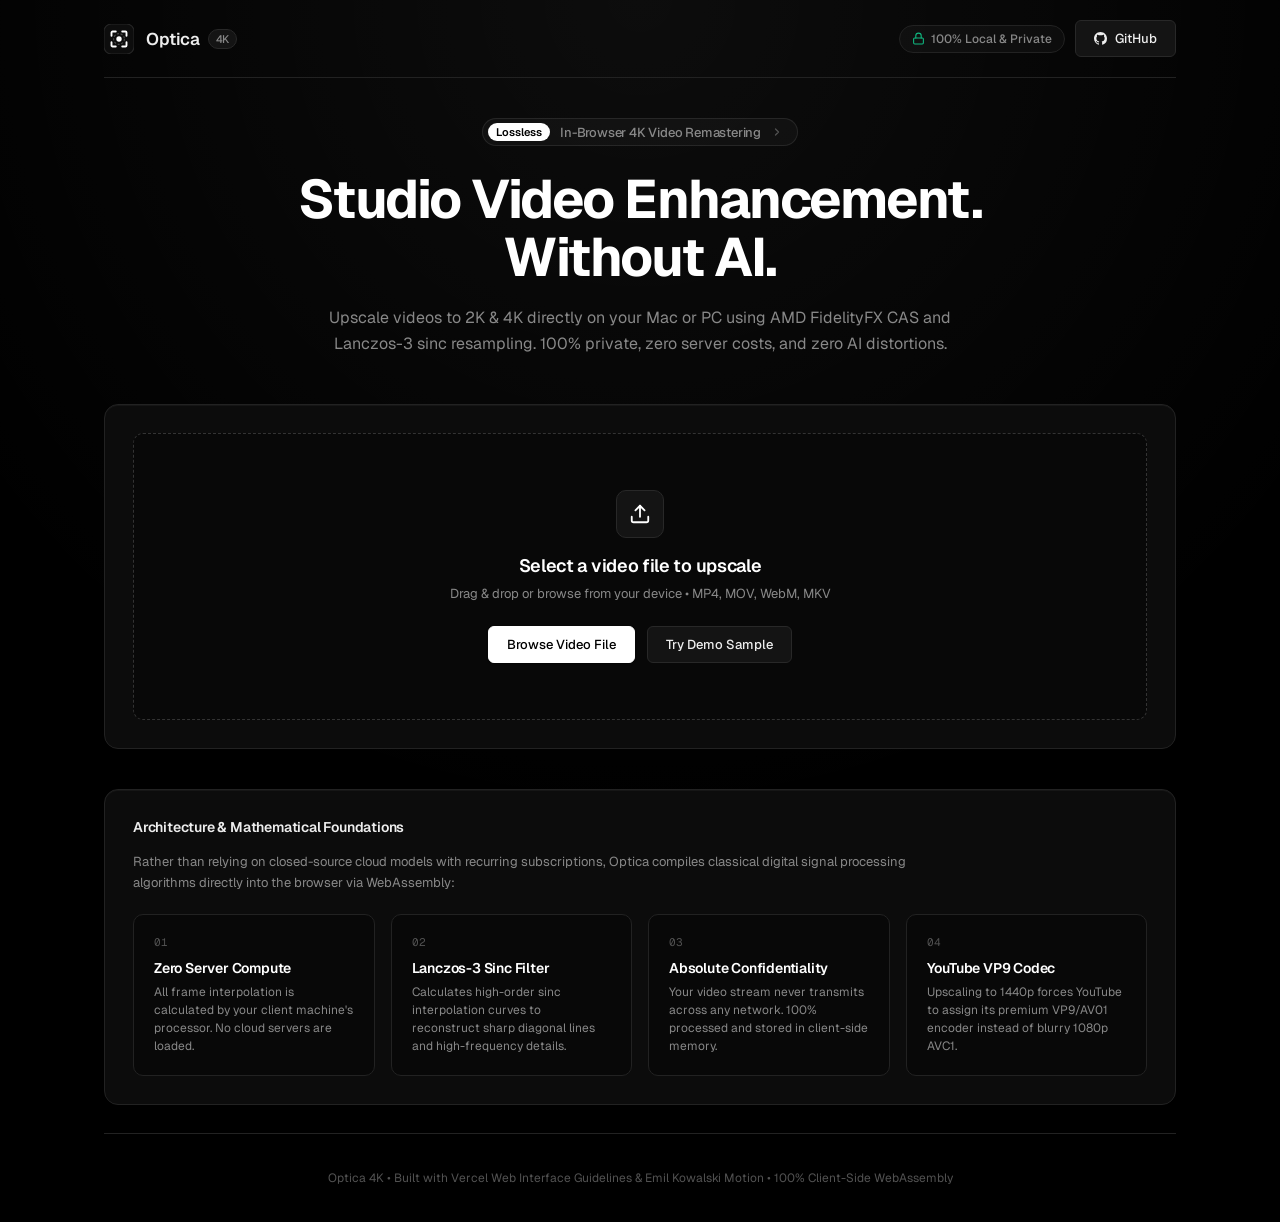
==== client-side/index.html @ c3580dc3 "Initial commit: Optica 4K - In-browser mathematical video enhancer and upscaler" ====
<!DOCTYPE html>
<html lang="en">
<head>
  <meta charset="UTF-8">
  <meta name="viewport" content="width=device-width, initial-scale=1.0">
  <meta name="theme-color" content="#000000">
  <meta name="color-scheme" content="dark">
  <title>Optica 4K — In-Browser Mathematical Video Upscaler</title>
  
  <!-- Cross-Origin Isolation Service Worker for SharedArrayBuffer -->
  <script src="coi-serviceworker.js"></script>

  <!-- Vercel Geist Font -->
  <link rel="preconnect" href="https://fonts.googleapis.com">
  <link rel="preconnect" href="https://fonts.gstatic.com" crossorigin>
  <link href="https://fonts.googleapis.com/css2?family=Geist:wght@300;400;500;600;700;800&family=Geist+Mono:wght@400;500;600&display=swap" rel="stylesheet">
  
  <link rel="stylesheet" href="style.css">

  <!-- Local Same-Origin WebAssembly Scripts -->
  <script src="ffmpeg.js"></script>
  <script src="ffmpeg-util.js"></script>
</head>
<body>

  <div class="app-shell">

    <!-- Top Navigation Bar -->
    <header class="top-nav">
      <div class="brand-group">
        <div class="brand-icon-wrap" aria-hidden="true">
          <svg width="30" height="30" viewBox="0 0 28 28" fill="none" xmlns="http://www.w3.org/2000/svg" class="brand-svg">
            <rect width="28" height="28" rx="7" fill="#0D0D0D" stroke="#262626" stroke-width="1"/>
            <!-- 4 Corner Resolution Framing Brackets -->
            <path d="M7 11V8C7 7.44772 7.44772 7 8 7H11" stroke="#FFFFFF" stroke-width="1.75" stroke-linecap="round"/>
            <path d="M17 7H20C20.5523 7 21 7.44772 21 8V11" stroke="#FFFFFF" stroke-width="1.75" stroke-linecap="round"/>
            <path d="M21 17V20C21 20.5523 20.5523 21 20 21H17" stroke="#FFFFFF" stroke-width="1.75" stroke-linecap="round"/>
            <path d="M11 21H8C7.44772 21 7 20.5523 7 20V17" stroke="#FFFFFF" stroke-width="1.75" stroke-linecap="round"/>
            <!-- Optical Iris Ring & Central Focus Core -->
            <circle cx="14" cy="14" r="5" stroke="#FFFFFF" stroke-opacity="0.25" stroke-width="1" stroke-dasharray="2 1.5"/>
            <circle cx="14" cy="14" r="2.5" fill="#FFFFFF"/>
          </svg>
        </div>
        <div class="brand-name">
          <span>Optica</span>
          <span class="badge-pill">4K</span>
        </div>
      </div>

      <div class="nav-links">
        <div class="nav-privacy-pill" title="All processing occurs locally in your browser memory">
          <svg width="13" height="13" viewBox="0 0 24 24" fill="none" stroke="currentColor" stroke-width="2" stroke-linecap="round" stroke-linejoin="round" aria-hidden="true">
            <rect x="3" y="11" width="18" height="11" rx="2" ry="2"></rect>
            <path d="M7 11V7a5 5 0 0 1 10 0v4"></path>
          </svg>
          <span>100% Local &amp; Private</span>
        </div>
        <a href="https://github.com/iamrutvikbarot/optica-4k" target="_blank" rel="noopener noreferrer" class="v-btn v-btn-secondary nav-action-btn" aria-label="View source on GitHub">
          <svg width="13" height="13" viewBox="0 0 24 24" fill="currentColor" aria-hidden="true">
            <path d="M12 0C5.37 0 0 5.37 0 12c0 5.31 3.435 9.795 8.205 11.385.6.105.825-.255.825-.57 0-.285-.015-1.23-.015-2.235-3.015.555-3.795-.735-4.035-1.41-.135-.345-.72-1.41-1.23-1.695-.42-.225-1.02-.78-.015-.795.945-.015 1.62.87 1.845 1.23 1.08 1.815 2.805 1.305 3.495.99.105-.78.42-1.305.765-1.605-2.67-.3-5.46-1.335-5.46-5.925 0-1.305.465-2.385 1.23-3.225-.12-.3-.54-1.53.12-3.18 0 0 1.005-.315 3.3 1.23.96-.27 1.98-.405 3-.405s2.04.135 3 .405c2.295-1.56 3.3-1.23 3.3-1.23.66 1.65.24 2.88.12 3.18.765.84 1.23 1.905 1.23 3.225 0 4.605-2.805 5.625-5.475 5.925.435.375.81 1.095.81 2.22 0 1.605-.015 2.895-.015 3.3 0 .315.225.69.825.57A12.02 12.02 0 0024 12c0-6.63-5.37-12-12-12z"/>
          </svg>
          <span>GitHub</span>
        </a>
      </div>
    </header>

    <!-- Main Content -->
    <main>

      <!-- Hero Section -->
      <section class="hero-section">
        <div class="hero-announcement" role="presentation">
          <span class="announcement-tag">Lossless</span>
          <span class="announcement-text">In-Browser 4K Video Remastering</span>
          <svg class="announcement-arrow" width="12" height="12" viewBox="0 0 24 24" fill="none" stroke="currentColor" stroke-width="2.5" stroke-linecap="round" stroke-linejoin="round" aria-hidden="true">
            <polyline points="9 18 15 12 9 6"></polyline>
          </svg>
        </div>
        <h1 class="hero-title">Studio Video Enhancement.<br>Without&nbsp;AI.</h1>
        <p class="hero-description">
          Upscale videos to 2K & 4K directly on your Mac or PC using AMD FidelityFX CAS and Lanczos-3 sinc resampling. 100% private, zero server costs, and zero AI distortions.
        </p>
      </section>

      <!-- STEP 1: Upload Card -->
      <section id="uploadSection" class="v-card" aria-label="Upload Video">
        <div class="dropzone-box" id="dropZone" tabindex="0" role="button" aria-label="Drop video file here or click to browse">
          <input type="file" id="videoFileInput" accept="video/mp4,video/quicktime,video/x-matroska,video/webm" hidden>
          
          <div class="dropzone-icon" aria-hidden="true">
            <svg width="22" height="22" viewBox="0 0 24 24" fill="none" stroke="currentColor" stroke-width="2" stroke-linecap="round" stroke-linejoin="round">
              <path d="M21 15v4a2 2 0 0 1-2 2H5a2 2 0 0 1-2-2v-4"></path>
              <polyline points="17 8 12 3 7 8"></polyline>
              <line x1="12" y1="3" x2="12" y2="15"></line>
            </svg>
          </div>

          <h2 class="dropzone-heading">Select a video file to upscale</h2>
          <p class="dropzone-sub">Drag & drop or browse from your device • MP4, MOV, WebM, MKV</p>

          <div class="dropzone-cta-row">
            <button class="v-btn v-btn-primary" id="selectFileBtn" type="button">
              Browse Video File
            </button>
            <button class="v-btn v-btn-secondary" id="demoSampleBtn" type="button">
              Try Demo Sample
            </button>
          </div>
        </div>
      </section>

      <!-- STEP 2: Configure & Preview Section -->
      <section id="configSection" class="v-card hidden" aria-label="Video Configuration">
        <div class="studio-grid">

          <!-- Left: Source Preview -->
          <div>
            <div class="panel-header">
              <span>Source Preview</span>
              <button class="v-btn v-btn-secondary" id="changeVideoBtn" type="button" style="font-size: 11px; padding: 4px 10px;">
                Change File
              </button>
            </div>

            <div class="video-view-wrap">
              <video id="inputVideoPlayer" controls playsinline></video>
            </div>

            <div class="metadata-pills">
              <div class="meta-chip">
                <span class="meta-key">Resolution</span>
                <span class="meta-val" id="specRes">--</span>
              </div>
              <div class="meta-chip">
                <span class="meta-key">Duration</span>
                <span class="meta-val" id="specDuration">--</span>
              </div>
              <div class="meta-chip">
                <span class="meta-key">File Size</span>
                <span class="meta-val" id="specSize">--</span>
              </div>
              <div class="meta-chip">
                <span class="meta-key">Compute Target</span>
                <span class="meta-val" style="color: var(--accent-emerald);">Local Device</span>
              </div>
            </div>
          </div>

          <!-- Right: Studio Controls -->
          <div>
            <div class="panel-header">
              <span>Enhancement Parameters</span>
            </div>

            <!-- Target Resolution -->
            <div class="option-group">
              <span class="section-label">Target Resolution</span>
              <div class="segmented-res-grid" role="radiogroup" aria-label="Target Resolution Options">
                <label class="res-pill active" data-res="2k">
                  <input type="radio" name="resMode" value="2k" checked>
                  <span class="res-tag-rec">Recommended</span>
                  <div class="res-head">2K QHD</div>
                  <div class="res-dims">2560 × 1440</div>
                </label>

                <label class="res-pill" data-res="4k">
                  <input type="radio" name="resMode" value="4k">
                  <div class="res-head">4K UHD</div>
                  <div class="res-dims">3840 × 2160</div>
                </label>

                <label class="res-pill" data-res="1080p">
                  <input type="radio" name="resMode" value="1080p">
                  <div class="res-head">1080p FHD</div>
                  <div class="res-dims">1920 × 1080</div>
                </label>

                <label class="res-pill" data-res="2x">
                  <input type="radio" name="resMode" value="2x">
                  <div class="res-head">2× Proportional</div>
                  <div class="res-dims">Double Native</div>
                </label>
              </div>
            </div>

            <!-- Preset Selection -->
            <div class="option-group">
              <span class="section-label">Algorithm Preset</span>
              <div class="preset-list" role="radiogroup" aria-label="Algorithm Presets">
                <label class="preset-pill active" data-preset="cinematic">
                  <input type="radio" name="preset" value="cinematic" checked>
                  <div class="preset-title-row">
                    <span>Cinematic Remaster</span>
                    <span class="badge-pill">Balanced</span>
                  </div>
                  <p class="preset-summary">Lanczos-3 windowed sinc filter with adaptive sharpening and dynamic range leveling.</p>
                </label>

                <label class="preset-pill" data-preset="ultra_sharp">
                  <input type="radio" name="preset" value="ultra_sharp">
                  <div class="preset-title-row">
                    <span>Ultra-Sharp Contour</span>
                    <span class="badge-pill">Gaming / Anime</span>
                  </div>
                  <p class="preset-summary">Enhanced unsharp masking for crisp text, UI elements, vector art, and game recordings.</p>
                </label>

                <label class="preset-pill" data-preset="vivid_hdr">
                  <input type="radio" name="preset" value="vivid_hdr">
                  <div class="preset-title-row">
                    <span>Vivid Dynamic Range</span>
                    <span class="badge-pill">Vibrant</span>
                  </div>
                  <p class="preset-summary">Micro-contrast tone expansion with gentle color vibrance boost.</p>
                </label>
              </div>
            </div>

            <!-- Start Button -->
            <button class="v-btn v-btn-primary full-width v-btn-large" id="startProcessBtn" type="button">
              Enhance Video (Run on Device)
            </button>
          </div>

        </div>
      </section>

      <!-- STEP 3: Live Progress View -->
      <section id="progressSection" class="v-card hidden" aria-label="Enhancement Progress">
        <div class="progress-box">
          <div class="pulse-spinner" aria-hidden="true"></div>
          
          <h2 class="progress-header-title">Rendering in Browser…</h2>
          <p class="progress-header-sub" id="statusMessage">Your CPU is executing the mathematical sinc filters locally</p>

          <div class="progress-track" role="progressbar" aria-valuemin="0" aria-valuemax="100" aria-valuenow="0" id="progressTrack">
            <div class="progress-fill" id="progressBarFill" style="width: 0%"></div>
          </div>

          <div class="progress-nums-row">
            <span class="progress-val-huge" id="progressPct">0%</span>
            <span id="progressEta" style="align-self: flex-end;">Processing frames…</span>
          </div>

          <div class="live-stats-strip">
            <div class="stat-item">
              <span class="stat-item-lbl">Execution Mode</span>
              <span class="stat-item-val">WebAssembly</span>
            </div>
            <div class="stat-item">
              <span class="stat-item-lbl">Data Privacy</span>
              <span class="stat-item-val" style="color: var(--accent-emerald);">100% Local</span>
            </div>
            <div class="stat-item">
              <span class="stat-item-lbl">Server Cloud Cost</span>
              <span class="stat-item-val">$0.00</span>
            </div>
            <div class="stat-item">
              <span class="stat-item-lbl">Network Bandwidth</span>
              <span class="stat-item-val">0 KB</span>
            </div>
          </div>
        </div>
      </section>

      <!-- STEP 4: Results & Split Comparison -->
      <section id="resultsSection" class="v-card hidden" aria-label="Upscaling Results">
        <div class="results-head-bar">
          <div class="success-chip">
            <svg width="18" height="18" viewBox="0 0 24 24" fill="none" stroke="currentColor" stroke-width="2.5" aria-hidden="true"><polyline points="20 6 9 17 4 12"></polyline></svg>
            Enhancement Completed
          </div>

          <div style="display: flex; gap: 10px;">
            <a id="downloadVideoBtn" class="v-btn v-btn-primary" href="#" download="enhanced_video.mp4">
              Download Enhanced Video
            </a>
            <button id="restartBtn" class="v-btn v-btn-secondary" type="button">
              Enhance Another
            </button>
          </div>
        </div>

        <!-- Before / After Interactive Split-Screen Slider -->
        <div class="comparison-stage" id="comparisonContainer" tabindex="0" role="slider" aria-label="Before and after comparison slider" aria-valuemin="0" aria-valuemax="100" aria-valuenow="50">
          <div class="video-layer enhanced-layer">
            <video id="enhancedVideoPlayer" playsinline loop></video>
            <div class="layer-tag right">Enhanced (2K / 4K)</div>
          </div>
          <div class="video-layer original-layer" id="originalLayer">
            <video id="comparisonOriginalVideo" playsinline loop muted></video>
            <div class="layer-tag left">Original Source</div>
          </div>
          <div class="slider-divider" id="sliderHandle">
            <div class="slider-thumb" aria-hidden="true">
              <svg width="14" height="14" viewBox="0 0 24 24" fill="none" stroke="currentColor" stroke-width="2.5">
                <polyline points="15 18 9 12 15 6"></polyline>
              </svg>
              <svg width="14" height="14" viewBox="0 0 24 24" fill="none" stroke="currentColor" stroke-width="2.5">
                <polyline points="9 18 15 12 9 6"></polyline>
              </svg>
            </div>
          </div>
        </div>

        <div class="media-control-dock">
          <button class="ctrl-btn" id="syncPlayBtn" type="button" aria-label="Play or pause comparison videos">
            <svg width="18" height="18" viewBox="0 0 24 24" fill="currentColor" aria-hidden="true"><polygon points="5 3 19 12 5 21 5 3"></polygon></svg>
          </button>
          <input type="range" id="syncTimeline" class="timeline-slider" min="0" max="100" step="0.1" value="0" aria-label="Timeline position">
          <span class="time-counter" id="syncTimeDisplay">0:00 / 0:00</span>
        </div>

        <p style="font-size: 12px; color: var(--text-tertiary); text-align: center;">
          Drag the center divider or use Left/Right arrow keys to inspect the sharpness and edge definition.
        </p>
      </section>

      <!-- Technology Transparency Grid -->
      <section class="v-card" style="margin-top: 40px;" aria-label="Architecture Explanation">
        <div class="panel-header">
          <span>Architecture & Mathematical Foundations</span>
        </div>
        <p style="font-size: 13px; color: var(--text-secondary); line-height: 1.6; max-width: 800px; margin-bottom: 20px;">
          Rather than relying on closed-source cloud models with recurring subscriptions, Optica compiles classical digital signal processing algorithms directly into the browser via WebAssembly:
        </p>

        <div class="features-grid">
          <div class="feature-tile">
            <div class="tile-num">01</div>
            <div class="tile-title">Zero Server Compute</div>
            <p class="tile-desc">All frame interpolation is calculated by your client machine's processor. No cloud servers are loaded.</p>
          </div>
          <div class="feature-tile">
            <div class="tile-num">02</div>
            <div class="tile-title">Lanczos-3 Sinc Filter</div>
            <p class="tile-desc">Calculates high-order sinc interpolation curves to reconstruct sharp diagonal lines and high-frequency details.</p>
          </div>
          <div class="feature-tile">
            <div class="tile-num">03</div>
            <div class="tile-title">Absolute Confidentiality</div>
            <p class="tile-desc">Your video stream never transmits across any network. 100% processed and stored in client-side memory.</p>
          </div>
          <div class="feature-tile">
            <div class="tile-num">04</div>
            <div class="tile-title">YouTube VP9 Codec</div>
            <p class="tile-desc">Upscaling to 1440p forces YouTube to assign its premium VP9/AV01 encoder instead of blurry 1080p AVC1.</p>
          </div>
        </div>
      </section>

    </main>

    <!-- Footer -->
    <footer class="app-footer">
      Optica 4K • Built with Vercel Web Interface Guidelines & Emil Kowalski Motion • 100% Client-Side WebAssembly
    </footer>

  </div>

  <script src="app.js"></script>
</body>
</html>
---- client-side/style.css ----
:root {
  --bg: #000000;
  --bg-subtle: #0a0a0a;
  --card-bg: #0c0c0c;
  --card-border: #222222;
  --card-border-hover: #3a3a3a;
  --card-border-active: #ffffff;

  --text-primary: #ededed;
  --text-secondary: #888888;
  --text-tertiary: #525252;

  --btn-primary-bg: #ffffff;
  --btn-primary-text: #000000;
  --btn-primary-hover: #e5e5e5;

  --btn-secondary-bg: #141414;
  --btn-secondary-border: #282828;
  --btn-secondary-text: #ededed;
  --btn-secondary-hover: #202020;

  --accent-cyan: #00e5ff;
  --accent-emerald: #10b981;
  --accent-danger: #ef4444;

  --font-sans: 'Geist', -apple-system, BlinkMacSystemFont, 'Segoe UI', Roboto, sans-serif;
  --font-mono: 'Geist Mono', ui-monospace, SFMono-Regular, Menlo, Monaco, Consolas, monospace;

  /* Emil Kowalski Animation Easing Curves */
  --ease-out: cubic-bezier(0.23, 1, 0.32, 1);
  --ease-in-out: cubic-bezier(0.77, 0, 0.175, 1);
  --ease-spring: cubic-bezier(0.175, 0.885, 0.32, 1.15);
  --ease-interactive: cubic-bezier(0.16, 1, 0.3, 1);

  --radius-sm: 6px;
  --radius-md: 10px;
  --radius-lg: 14px;
}

html {
  color-scheme: dark;
  background-color: var(--bg);
  color: var(--text-primary);
  font-family: var(--font-sans);
  -webkit-font-smoothing: antialiased;
  -moz-osx-font-smoothing: grayscale;
  touch-action: manipulation;
  overflow-x: hidden;
}

@media (pointer: fine) {
  html {
    overscroll-behavior: none;
  }
}

* {
  box-sizing: border-box;
  margin: 0;
  padding: 0;
}

body {
  min-height: 100vh;
  display: flex;
  flex-direction: column;
  background-color: var(--bg);
  background-image: radial-gradient(circle at 50% 0%, rgba(255, 255, 255, 0.05) 0%, transparent 60%);
  padding: 0;
  margin: 0;
}

/* Accessibility & Focus States */
:focus-visible {
  outline: 2px solid rgba(255, 255, 255, 0.85);
  outline-offset: 2px;
}

.sr-only {
  position: absolute;
  width: 1px;
  height: 1px;
  padding: 0;
  margin: -1px;
  overflow: hidden;
  clip: rect(0, 0, 0, 0);
  white-space: nowrap;
  border: 0;
}

.app-shell {
  max-width: 1120px;
  margin: 0 auto;
  width: 100%;
  padding: 0 24px;
  display: flex;
  flex-direction: column;
  flex: 1;
}

/* Top Navigation Bar */
.top-nav {
  display: flex;
  justify-content: space-between;
  align-items: center;
  padding: 20px 0;
  border-bottom: 1px solid var(--card-border);
  margin-bottom: 40px;
  animation: fadeIn 300ms var(--ease-out) both;
}

.brand-group {
  display: flex;
  align-items: center;
  gap: 12px;
  text-decoration: none;
  color: var(--text-primary);
}

.brand-icon-wrap {
  display: flex;
  align-items: center;
  justify-content: center;
  transition: transform 200ms var(--ease-spring);
}
.brand-group:hover .brand-icon-wrap {
  transform: scale(1.08);
}
.brand-group:active .brand-icon-wrap {
  transform: scale(0.96);
}

.brand-svg {
  display: block;
}

.brand-name {
  font-size: 17px;
  font-weight: 600;
  letter-spacing: -0.4px;
  display: flex;
  align-items: center;
  gap: 8px;
}

.badge-pill {
  font-size: 11px;
  font-weight: 500;
  padding: 2px 7px;
  border-radius: 9999px;
  background: #141414;
  border: 1px solid #282828;
  color: var(--text-secondary);
  transition: border-color 160ms ease, background 160ms ease;
}

.badge-pill.status-live {
  display: inline-flex;
  align-items: center;
  gap: 6px;
  color: var(--text-primary);
  border-color: #2f2f2f;
  background: #0f0f0f;
}

.status-dot {
  width: 6px;
  height: 6px;
  border-radius: 50%;
  background: var(--accent-emerald);
  box-shadow: 0 0 6px rgba(16, 185, 129, 0.6);
  transition: background-color 200ms ease, box-shadow 200ms ease;
}
.status-dot.loading {
  background: var(--accent-cyan);
  box-shadow: 0 0 8px rgba(0, 229, 255, 0.8);
  animation: pulseDot 1.4s var(--ease-in-out) infinite;
}
.status-dot.error {
  background: var(--accent-danger);
  box-shadow: 0 0 6px rgba(239, 68, 68, 0.6);
}

@keyframes pulseDot {
  0%, 100% { opacity: 1; transform: scale(1); }
  50% { opacity: 0.4; transform: scale(0.85); }
}

.nav-links {
  display: flex;
  align-items: center;
  gap: 10px;
}

.nav-privacy-pill {
  display: inline-flex;
  align-items: center;
  gap: 6px;
  font-size: 12px;
  font-weight: 500;
  color: var(--text-secondary);
  background: rgba(255, 255, 255, 0.03);
  border: 1px solid var(--card-border);
  padding: 5px 12px;
  border-radius: 9999px;
  user-select: none;
  transition: border-color 160ms ease, background-color 160ms ease, color 160ms ease;
}

.nav-privacy-pill svg {
  color: var(--accent-emerald);
  flex-shrink: 0;
}

.nav-privacy-pill:hover {
  border-color: rgba(255, 255, 255, 0.16);
  background: rgba(255, 255, 255, 0.06);
  color: var(--text-primary);
}

.nav-action-btn {
  display: inline-flex;
  align-items: center;
  gap: 6px;
  font-size: 12px;
  font-weight: 500;
  padding: 5px 12px;
  border-radius: 9999px;
  background: #141414;
  border: 1px solid var(--card-border);
  color: var(--text-primary);
  text-decoration: none;
  transition: background-color 160ms ease, border-color 160ms ease, transform 160ms var(--ease-spring);
}

.nav-action-btn:hover {
  background: #1c1c1c;
  border-color: #383838;
}

.nav-action-btn:active {
  transform: scale(0.96);
}

/* Choreographed Hero Entrance (Lead, Support, Decoration) */
.hero-section {
  text-align: center;
  max-width: 760px;
  margin: 0 auto 48px;
}

/* Refined Hero Announcement Pill (Vercel / Linear Style) */
.hero-announcement {
  display: inline-flex;
  align-items: center;
  gap: 10px;
  background: rgba(255, 255, 255, 0.03);
  border: 1px solid rgba(255, 255, 255, 0.09);
  padding: 4px 14px 4px 5px;
  border-radius: 9999px;
  margin-bottom: 24px;
  cursor: default;
  user-select: none;
  transition: background-color 160ms var(--ease-out),
              border-color 160ms var(--ease-out),
              box-shadow 160ms var(--ease-out);
  animation: heroIn 350ms var(--ease-out) 40ms both;
}

.hero-announcement:hover {
  background: rgba(255, 255, 255, 0.06);
  border-color: rgba(255, 255, 255, 0.2);
  box-shadow: 0 0 24px -4px rgba(255, 255, 255, 0.1);
}

.announcement-tag {
  font-size: 11px;
  font-weight: 600;
  letter-spacing: -0.1px;
  background: #ffffff;
  color: #000000;
  padding: 2.5px 8px;
  border-radius: 9999px;
  line-height: 1.2;
}

.announcement-text {
  font-size: 13px;
  font-weight: 500;
  letter-spacing: -0.2px;
  color: var(--text-secondary);
  transition: color 160ms ease;
}

.hero-announcement:hover .announcement-text {
  color: var(--text-primary);
}

.announcement-arrow {
  color: var(--text-tertiary);
  transition: transform 160ms var(--ease-out), color 160ms ease;
  flex-shrink: 0;
}

.hero-announcement:hover .announcement-arrow {
  transform: translateX(3px);
  color: var(--text-primary);
}

.hero-title {
  font-size: clamp(34px, 5.5vw, 54px);
  font-weight: 700;
  letter-spacing: -1.5px;
  line-height: 1.08;
  margin-bottom: 18px;
  text-wrap: balance;
  color: #ffffff;
  animation: heroIn 400ms var(--ease-out) 90ms both;
}

.hero-description {
  font-size: 16px;
  line-height: 1.6;
  color: var(--text-secondary);
  text-wrap: balance;
  max-width: 640px;
  margin: 0 auto;
  animation: heroIn 400ms var(--ease-out) 150ms both;
}

@keyframes heroIn {
  from {
    opacity: 0;
    transform: translateY(10px) scale(0.98);
  }
  to {
    opacity: 1;
    transform: translateY(0) scale(1);
  }
}

/* Card System & Emil Kowalski View Transitions */
.v-card {
  background: var(--card-bg);
  border: 1px solid var(--card-border);
  border-radius: var(--radius-lg);
  padding: 28px;
  margin-bottom: 28px;
  box-shadow: inset 0 1px 0 0 rgba(255, 255, 255, 0.04);
  transition: border-color 200ms var(--ease-out), background-color 200ms var(--ease-out);
  animation: cardEnter 260ms var(--ease-out) both;
}

@keyframes cardEnter {
  from {
    opacity: 0;
    transform: translateY(12px) scale(0.98);
    filter: blur(2px);
  }
  to {
    opacity: 1;
    transform: translateY(0) scale(1);
    filter: blur(0px);
  }
}

.hidden {
  display: none !important;
}

/* Upload Card (Dropzone with Spring Hover and Feedback) */
.dropzone-box {
  border: 1px dashed #333333;
  border-radius: var(--radius-md);
  padding: 56px 24px;
  text-align: center;
  background: #080808;
  cursor: pointer;
  transition: border-color 180ms var(--ease-out), background-color 180ms var(--ease-out), transform 180ms var(--ease-out);
}

.dropzone-box:hover {
  border-color: #666666;
  background: #0f0f0f;
  transform: translateY(-2px);
}

.dropzone-box:active {
  transform: scale(0.99);
}

.dropzone-box.drag-active {
  border-color: #ffffff;
  background: #141414;
  transform: scale(1.01);
  box-shadow: 0 0 30px rgba(255, 255, 255, 0.08);
}

.dropzone-icon {
  width: 48px;
  height: 48px;
  margin: 0 auto 16px;
  color: #ffffff;
  display: flex;
  align-items: center;
  justify-content: center;
  border-radius: var(--radius-md);
  background: #141414;
  border: 1px solid #282828;
  transition: transform 220ms var(--ease-spring), background-color 180ms ease;
}

.dropzone-box:hover .dropzone-icon {
  transform: scale(1.1) translateY(-2px);
  background: #1c1c1c;
}

.dropzone-heading {
  font-size: 18px;
  font-weight: 600;
  letter-spacing: -0.3px;
  margin-bottom: 8px;
  color: #ffffff;
}

.dropzone-sub {
  font-size: 13px;
  color: var(--text-secondary);
  margin-bottom: 24px;
}

.dropzone-cta-row {
  display: flex;
  justify-content: center;
  gap: 12px;
}

/* Emil Kowalski Button Interactions:
   1. Scale down on :active to 0.97 for immediate physical confirmation
   2. Explicit transition properties: transform 160ms var(--ease-out)
*/
.v-btn {
  display: inline-flex;
  align-items: center;
  justify-content: center;
  gap: 8px;
  font-family: var(--font-sans);
  font-size: 13px;
  font-weight: 500;
  padding: 9px 18px;
  border-radius: var(--radius-sm);
  border: 1px solid transparent;
  cursor: pointer;
  text-decoration: none;
  touch-action: manipulation;
  user-select: none;
  transition: transform 160ms var(--ease-out), background-color 160ms ease, border-color 160ms ease, color 160ms ease, opacity 160ms ease, box-shadow 160ms ease;
}

.v-btn:active {
  transform: scale(0.97);
}

.v-btn-primary {
  background: var(--btn-primary-bg);
  color: var(--btn-primary-text);
  border-color: var(--btn-primary-bg);
  box-shadow: 0 1px 2px rgba(0, 0, 0, 0.4);
}
.v-btn-primary:hover {
  background: var(--btn-primary-hover);
  border-color: var(--btn-primary-hover);
  box-shadow: 0 4px 12px rgba(255, 255, 255, 0.15);
  transform: translateY(-1px);
}
.v-btn-primary:active {
  transform: scale(0.97) translateY(0);
}

.v-btn-secondary {
  background: var(--btn-secondary-bg);
  border-color: var(--btn-secondary-border);
  color: var(--btn-secondary-text);
}
.v-btn-secondary:hover {
  background: var(--btn-secondary-hover);
  border-color: #383838;
  transform: translateY(-1px);
}
.v-btn-secondary:active {
  transform: scale(0.97) translateY(0);
}

.v-btn-large {
  font-size: 14px;
  padding: 13px 24px;
  border-radius: var(--radius-md);
}

.full-width {
  width: 100%;
}

/* Studio Workspace Grid */
.studio-grid {
  display: grid;
  grid-template-columns: 1.1fr 1fr;
  gap: 28px;
}

@media (max-width: 860px) {
  .studio-grid {
    grid-template-columns: 1fr;
  }
}

.panel-header {
  font-size: 14px;
  font-weight: 600;
  letter-spacing: -0.2px;
  margin-bottom: 16px;
  color: var(--text-primary);
  display: flex;
  justify-content: space-between;
  align-items: center;
}

.video-view-wrap {
  background: #000000;
  border: 1px solid var(--card-border);
  border-radius: var(--radius-md);
  overflow: hidden;
  margin-bottom: 16px;
  box-shadow: 0 8px 24px rgba(0, 0, 0, 0.5);
}

.video-view-wrap video {
  width: 100%;
  display: block;
  max-height: 280px;
}

.metadata-pills {
  display: grid;
  grid-template-columns: repeat(2, 1fr);
  gap: 8px;
  margin-bottom: 16px;
}

.meta-chip {
  background: #111111;
  border: 1px solid var(--card-border);
  border-radius: var(--radius-sm);
  padding: 8px 12px;
  transition: border-color 160ms ease, background 160ms ease;
}
.meta-chip:hover {
  border-color: #333333;
}

.meta-key {
  display: block;
  font-size: 11px;
  text-transform: uppercase;
  color: var(--text-tertiary);
  font-weight: 500;
  letter-spacing: 0.4px;
}

.meta-val {
  display: block;
  font-size: 13px;
  font-family: var(--font-mono);
  font-variant-numeric: tabular-nums;
  font-weight: 500;
  color: var(--text-primary);
  margin-top: 2px;
}

/* Tactile Option Pills (Emil Spring and Press Response) */
.section-label {
  display: block;
  font-size: 12px;
  font-weight: 600;
  text-transform: uppercase;
  letter-spacing: 0.6px;
  color: var(--text-secondary);
  margin-bottom: 10px;
}

.option-group {
  margin-bottom: 22px;
}

.segmented-res-grid {
  display: grid;
  grid-template-columns: repeat(2, 1fr);
  gap: 8px;
}

.res-pill {
  position: relative;
  background: #111111;
  border: 1px solid var(--card-border);
  border-radius: var(--radius-md);
  padding: 12px 14px;
  cursor: pointer;
  user-select: none;
  transition: transform 160ms var(--ease-out), border-color 160ms var(--ease-out), background-color 160ms var(--ease-out);
}

.res-pill input {
  position: absolute;
  opacity: 0;
  pointer-events: none;
}

.res-pill:hover {
  border-color: var(--card-border-hover);
  background: #161616;
  transform: translateY(-1px);
}

.res-pill:active {
  transform: scale(0.98);
}

.res-pill.active {
  border-color: #ffffff;
  background: #181818;
  box-shadow: 0 0 16px rgba(255, 255, 255, 0.08);
}

.res-tag-rec {
  position: absolute;
  top: 8px;
  right: 8px;
  font-size: 9px;
  font-weight: 600;
  text-transform: uppercase;
  letter-spacing: 0.4px;
  padding: 2px 5px;
  border-radius: 4px;
  background: rgba(16, 185, 129, 0.15);
  color: #34d399;
  border: 1px solid rgba(16, 185, 129, 0.3);
}

.res-head {
  font-size: 15px;
  font-weight: 600;
  letter-spacing: -0.2px;
  color: #ffffff;
}

.res-dims {
  font-family: var(--font-mono);
  font-variant-numeric: tabular-nums;
  font-size: 12px;
  color: var(--text-secondary);
  margin-top: 2px;
}

.preset-list {
  display: flex;
  flex-direction: column;
  gap: 8px;
}

.preset-pill {
  position: relative;
  background: #111111;
  border: 1px solid var(--card-border);
  border-radius: var(--radius-md);
  padding: 12px 14px;
  cursor: pointer;
  user-select: none;
  transition: transform 160ms var(--ease-out), border-color 160ms var(--ease-out), background-color 160ms var(--ease-out);
}

.preset-pill input {
  position: absolute;
  opacity: 0;
  pointer-events: none;
}

.preset-pill:hover {
  border-color: var(--card-border-hover);
  background: #161616;
  transform: translateY(-1px);
}

.preset-pill:active {
  transform: scale(0.98);
}

.preset-pill.active {
  border-color: #ffffff;
  background: #181818;
  box-shadow: 0 0 16px rgba(255, 255, 255, 0.08);
}

.preset-title-row {
  display: flex;
  justify-content: space-between;
  align-items: center;
  font-size: 13px;
  font-weight: 600;
  color: #ffffff;
  margin-bottom: 2px;
}

.preset-summary {
  font-size: 12px;
  color: var(--text-secondary);
  line-height: 1.4;
}

/* Progress / Terminal Card (Fast Spinner for Perceived Speed) */
.progress-box {
  text-align: center;
  padding: 48px 24px;
}

/* Emil Kowalski rule: Fast-spinning spinner (0.6s) makes loading feel faster */
.pulse-spinner {
  width: 36px;
  height: 36px;
  margin: 0 auto 20px;
  border: 2px solid #222222;
  border-top-color: #ffffff;
  border-radius: 50%;
  animation: spin 0.6s linear infinite;
}

@keyframes spin {
  to { transform: rotate(360deg); }
}

.progress-header-title {
  font-size: 20px;
  font-weight: 600;
  letter-spacing: -0.4px;
  margin-bottom: 6px;
}

.progress-header-sub {
  font-size: 13px;
  color: var(--text-secondary);
  margin-bottom: 32px;
}

.progress-track {
  width: 100%;
  height: 6px;
  background: #1a1a1a;
  border-radius: 9999px;
  overflow: hidden;
  margin-bottom: 12px;
  position: relative;
}

.progress-fill {
  height: 100%;
  background: #ffffff;
  border-radius: 9999px;
  transition: width 200ms linear;
  box-shadow: 0 0 10px rgba(255, 255, 255, 0.6);
}

.progress-nums-row {
  display: flex;
  justify-content: space-between;
  font-family: var(--font-mono);
  font-variant-numeric: tabular-nums;
  font-size: 13px;
  color: var(--text-secondary);
  margin-bottom: 32px;
}

.progress-val-huge {
  font-size: 28px;
  font-weight: 700;
  color: #ffffff;
}

.live-stats-strip {
  display: grid;
  grid-template-columns: repeat(4, 1fr);
  gap: 12px;
}

@media (max-width: 680px) {
  .live-stats-strip {
    grid-template-columns: repeat(2, 1fr);
  }
}

.stat-item {
  background: #0a0a0a;
  border: 1px solid var(--card-border);
  border-radius: var(--radius-sm);
  padding: 12px;
  text-align: left;
  transition: border-color 160ms ease;
}
.stat-item:hover {
  border-color: #333333;
}

.stat-item-lbl {
  display: block;
  font-size: 10px;
  text-transform: uppercase;
  color: var(--text-tertiary);
  font-weight: 600;
}

.stat-item-val {
  display: block;
  font-size: 14px;
  font-weight: 600;
  font-family: var(--font-mono);
  font-variant-numeric: tabular-nums;
  color: #ffffff;
  margin-top: 4px;
}

/* Results & Split View with Fluid Gesture Control */
.results-head-bar {
  display: flex;
  justify-content: space-between;
  align-items: center;
  flex-wrap: wrap;
  gap: 16px;
  margin-bottom: 24px;
}

.success-chip {
  display: inline-flex;
  align-items: center;
  gap: 8px;
  font-size: 15px;
  font-weight: 600;
  color: var(--accent-emerald);
}

.comparison-stage {
  position: relative;
  width: 100%;
  aspect-ratio: 16 / 9;
  max-height: 520px;
  background: #000000;
  border-radius: var(--radius-md);
  overflow: hidden;
  border: 1px solid var(--card-border);
  user-select: none;
  cursor: ew-resize;
  margin-bottom: 16px;
  box-shadow: 0 12px 36px rgba(0, 0, 0, 0.7);
}

.video-layer {
  position: absolute;
  top: 0;
  left: 0;
  width: 100%;
  height: 100%;
  overflow: hidden;
}

.video-layer video {
  width: 100%;
  height: 100%;
  object-fit: contain;
  display: block;
}

.original-layer {
  clip-path: polygon(0 0, 50% 0, 50% 100%, 0 100%);
  z-index: 2;
}

.layer-tag {
  position: absolute;
  top: 14px;
  font-size: 11px;
  font-weight: 600;
  text-transform: uppercase;
  letter-spacing: 0.5px;
  padding: 4px 10px;
  border-radius: var(--radius-sm);
  pointer-events: none;
  z-index: 4;
}

.layer-tag.left {
  left: 14px;
  background: rgba(0, 0, 0, 0.85);
  border: 1px solid rgba(255, 255, 255, 0.2);
  color: #ffffff;
}

.layer-tag.right {
  right: 14px;
  background: rgba(255, 255, 255, 0.95);
  color: #000000;
  box-shadow: 0 2px 8px rgba(0, 0, 0, 0.4);
}

.slider-divider {
  position: absolute;
  top: 0;
  bottom: 0;
  left: 50%;
  width: 2px;
  background: #ffffff;
  z-index: 5;
  box-shadow: 0 0 12px rgba(255, 255, 255, 0.6);
  pointer-events: none;
}

/* Tactile spring slider handle */
.slider-thumb {
  position: absolute;
  top: 50%;
  left: 50%;
  transform: translate(-50%, -50%);
  width: 32px;
  height: 32px;
  border-radius: 50%;
  background: #000000;
  border: 1.5px solid #ffffff;
  display: flex;
  align-items: center;
  justify-content: center;
  color: #ffffff;
  box-shadow: 0 0 16px rgba(255, 255, 255, 0.35);
  transition: transform 160ms var(--ease-spring), box-shadow 160ms ease;
}

.comparison-stage:hover .slider-thumb {
  transform: translate(-50%, -50%) scale(1.12);
  box-shadow: 0 0 22px rgba(255, 255, 255, 0.6);
}

.comparison-stage:active .slider-thumb {
  transform: translate(-50%, -50%) scale(1.2);
  box-shadow: 0 0 28px rgba(255, 255, 255, 0.8);
}

.media-control-dock {
  display: flex;
  align-items: center;
  gap: 14px;
  background: #0a0a0a;
  border: 1px solid var(--card-border);
  border-radius: var(--radius-sm);
  padding: 8px 16px;
  margin-bottom: 24px;
}

.ctrl-btn {
  background: none;
  border: none;
  color: #ffffff;
  cursor: pointer;
  display: flex;
  align-items: center;
  justify-content: center;
  padding: 4px;
  transition: transform 140ms var(--ease-out), color 140ms ease;
}
.ctrl-btn:hover {
  transform: scale(1.1);
  color: #ffffff;
}
.ctrl-btn:active {
  transform: scale(0.95);
}

.timeline-slider {
  flex: 1;
  accent-color: #ffffff;
  height: 4px;
  border-radius: 2px;
  cursor: pointer;
}

.time-counter {
  font-family: var(--font-mono);
  font-variant-numeric: tabular-nums;
  font-size: 12px;
  color: var(--text-secondary);
}

/* Architecture Features */
.features-grid {
  display: grid;
  grid-template-columns: repeat(4, 1fr);
  gap: 16px;
  margin-top: 16px;
}

@media (max-width: 800px) {
  .features-grid {
    grid-template-columns: 1fr;
  }
}

.feature-tile {
  background: #080808;
  border: 1px solid var(--card-border);
  border-radius: var(--radius-md);
  padding: 20px;
  transition: transform 180ms var(--ease-out), border-color 180ms var(--ease-out), background-color 180ms var(--ease-out);
}
.feature-tile:hover {
  border-color: #383838;
  background: #0d0d0d;
  transform: translateY(-2px);
}

.tile-num {
  font-family: var(--font-mono);
  font-size: 11px;
  color: var(--text-tertiary);
  margin-bottom: 10px;
}

.tile-title {
  font-size: 14px;
  font-weight: 600;
  letter-spacing: -0.2px;
  margin-bottom: 6px;
  color: #ffffff;
}

.tile-desc {
  font-size: 12px;
  line-height: 1.5;
  color: var(--text-secondary);
}

/* Footer */
.app-footer {
  text-align: center;
  padding: 36px 0;
  border-top: 1px solid var(--card-border);
  margin-top: auto;
  font-size: 12px;
  color: var(--text-tertiary);
}

@keyframes fadeIn {
  from { opacity: 0; }
  to { opacity: 1; }
}

/* Motion Preferences */
@media (prefers-reduced-motion: reduce) {
  *, *::before, *::after {
    animation-duration: 0.01ms !important;
    animation-iteration-count: 1 !important;
    transition-duration: 0.01ms !important;
  }
}
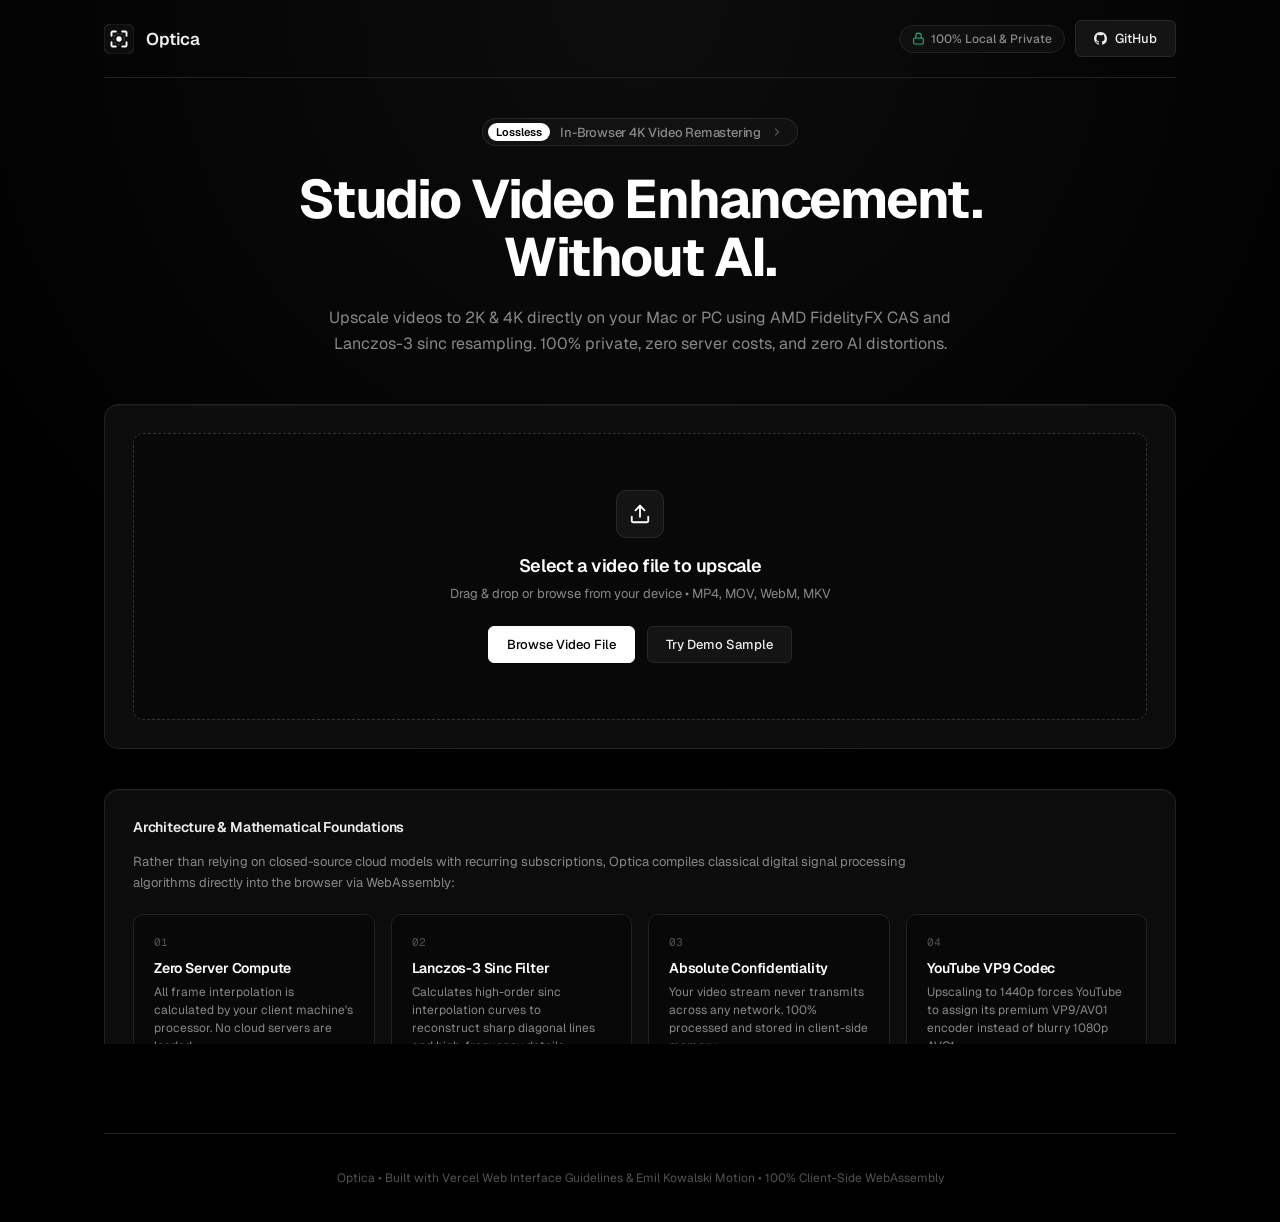
==== commit 1fd26f8c: "Update brand to Optica and update live URLs to optica-video.vercel.app" ====
--- a/client-side/index.html
+++ b/client-side/index.html
@@ -5,7 +5,7 @@
   <meta name="viewport" content="width=device-width, initial-scale=1.0">
   <meta name="theme-color" content="#000000">
   <meta name="color-scheme" content="dark">
-  <title>Optica 4K — In-Browser Mathematical Video Upscaler</title>
+  <title>Optica — In-Browser Mathematical Video Upscaler</title>
   
   <!-- Cross-Origin Isolation Service Worker for SharedArrayBuffer -->
   <script src="coi-serviceworker.js"></script>
@@ -43,7 +43,6 @@
         </div>
         <div class="brand-name">
           <span>Optica</span>
-          <span class="badge-pill">4K</span>
         </div>
       </div>
 
@@ -353,7 +352,7 @@
 
     <!-- Footer -->
     <footer class="app-footer">
-      Optica 4K • Built with Vercel Web Interface Guidelines & Emil Kowalski Motion • 100% Client-Side WebAssembly
+      Optica • Built with Vercel Web Interface Guidelines & Emil Kowalski Motion • 100% Client-Side WebAssembly
     </footer>
 
   </div>
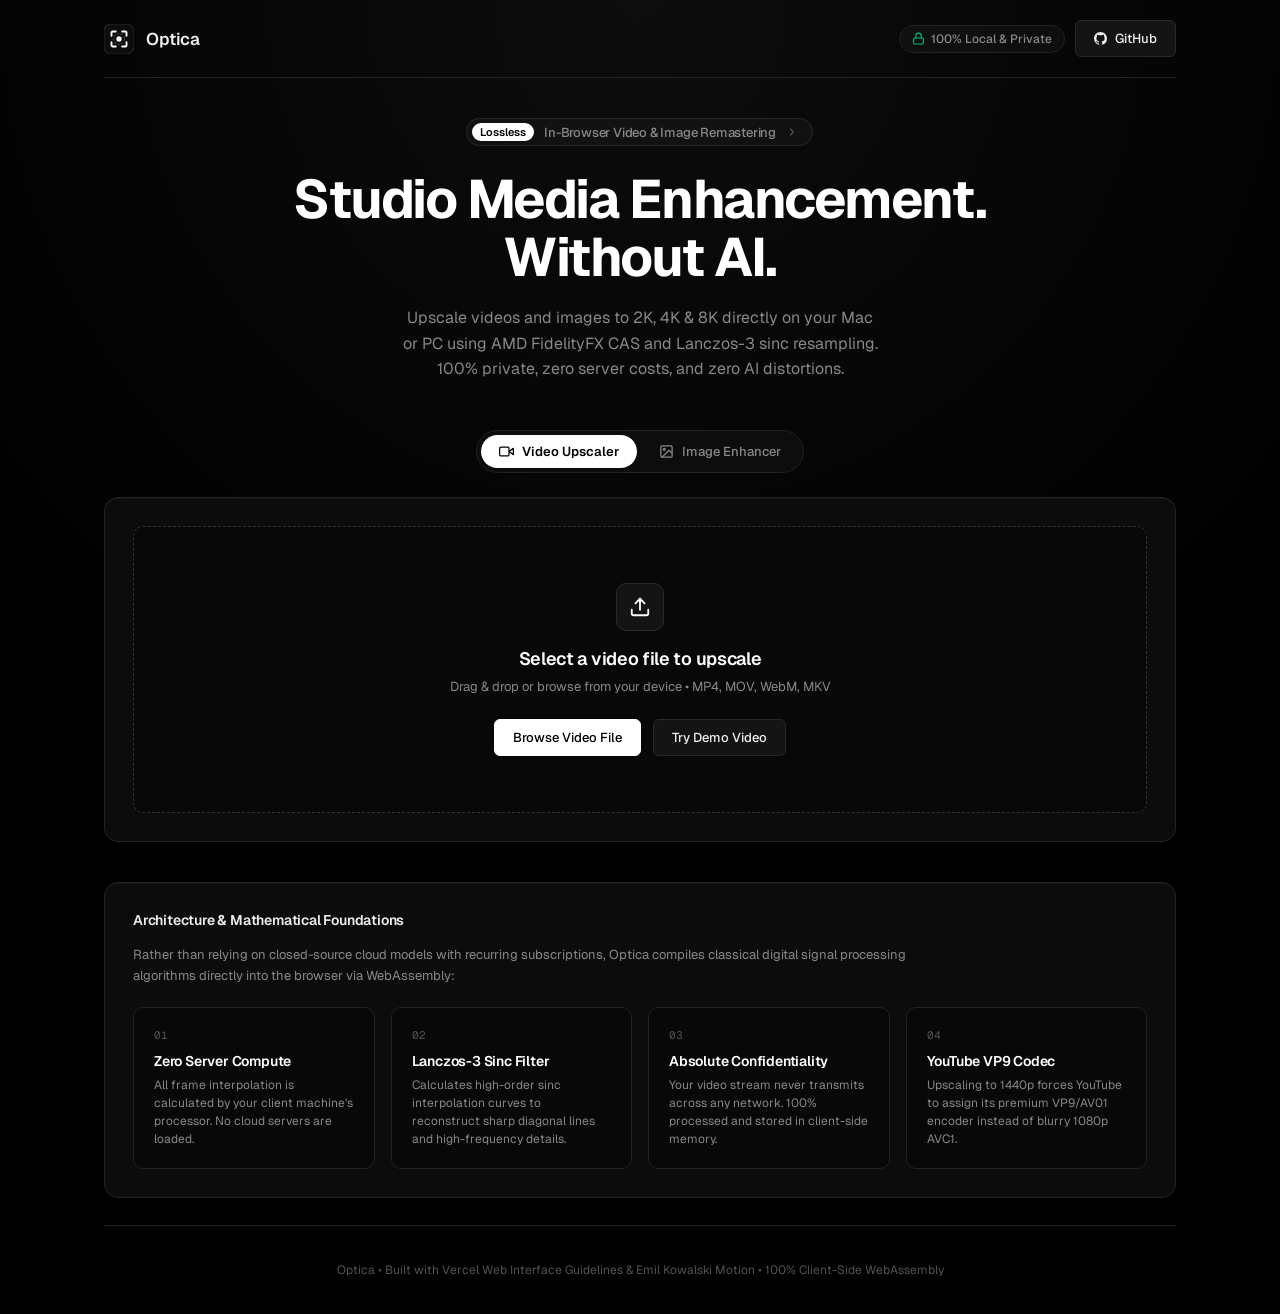
==== commit 53a2982c: "Add Image Enhancer with Lanczos-3 sinc & CAS, remove alerts and 4K branding" ====
--- a/client-side/index.html
+++ b/client-side/index.html
@@ -70,23 +70,44 @@
       <section class="hero-section">
         <div class="hero-announcement" role="presentation">
           <span class="announcement-tag">Lossless</span>
-          <span class="announcement-text">In-Browser 4K Video Remastering</span>
+          <span class="announcement-text" id="heroAnnouncementText">In-Browser Video &amp; Image Remastering</span>
           <svg class="announcement-arrow" width="12" height="12" viewBox="0 0 24 24" fill="none" stroke="currentColor" stroke-width="2.5" stroke-linecap="round" stroke-linejoin="round" aria-hidden="true">
             <polyline points="9 18 15 12 9 6"></polyline>
           </svg>
         </div>
-        <h1 class="hero-title">Studio Video Enhancement.<br>Without&nbsp;AI.</h1>
-        <p class="hero-description">
-          Upscale videos to 2K & 4K directly on your Mac or PC using AMD FidelityFX CAS and Lanczos-3 sinc resampling. 100% private, zero server costs, and zero AI distortions.
+        <h1 class="hero-title" id="heroTitle">Studio Media Enhancement.<br>Without&nbsp;AI.</h1>
+        <p class="hero-description" id="heroDesc">
+          Upscale videos and images to 2K, 4K &amp; 8K directly on your Mac or PC using AMD FidelityFX CAS and Lanczos-3 sinc resampling. 100% private, zero server costs, and zero AI distortions.
         </p>
       </section>
 
+      <!-- Media Type Mode Switcher -->
+      <div class="media-tabs-wrapper">
+        <div class="media-tabs" role="tablist" aria-label="Media Processing Mode">
+          <button type="button" class="media-tab active" id="tabVideo" role="tab" aria-selected="true" aria-controls="uploadSection">
+            <svg width="15" height="15" viewBox="0 0 24 24" fill="none" stroke="currentColor" stroke-width="2" stroke-linecap="round" stroke-linejoin="round" aria-hidden="true">
+              <polygon points="23 7 16 12 23 17 23 7"></polygon>
+              <rect x="1" y="5" width="15" height="14" rx="2" ry="2"></rect>
+            </svg>
+            <span>Video Upscaler</span>
+          </button>
+          <button type="button" class="media-tab" id="tabImage" role="tab" aria-selected="false" aria-controls="uploadSection">
+            <svg width="15" height="15" viewBox="0 0 24 24" fill="none" stroke="currentColor" stroke-width="2" stroke-linecap="round" stroke-linejoin="round" aria-hidden="true">
+              <rect x="3" y="3" width="18" height="18" rx="2" ry="2"></rect>
+              <circle cx="8.5" cy="8.5" r="1.5"></circle>
+              <polyline points="21 15 16 10 5 21"></polyline>
+            </svg>
+            <span>Image Enhancer</span>
+          </button>
+        </div>
+      </div>
+
       <!-- STEP 1: Upload Card -->
-      <section id="uploadSection" class="v-card" aria-label="Upload Video">
-        <div class="dropzone-box" id="dropZone" tabindex="0" role="button" aria-label="Drop video file here or click to browse">
-          <input type="file" id="videoFileInput" accept="video/mp4,video/quicktime,video/x-matroska,video/webm" hidden>
+      <section id="uploadSection" class="v-card" aria-label="Upload Media">
+        <div class="dropzone-box" id="dropZone" tabindex="0" role="button" aria-label="Drop media file here or click to browse">
+          <input type="file" id="mediaFileInput" accept="video/mp4,video/quicktime,video/x-matroska,video/webm,image/png,image/jpeg,image/webp,image/avif,image/bmp" hidden>
           
-          <div class="dropzone-icon" aria-hidden="true">
+          <div class="dropzone-icon" id="dropzoneIcon" aria-hidden="true">
             <svg width="22" height="22" viewBox="0 0 24 24" fill="none" stroke="currentColor" stroke-width="2" stroke-linecap="round" stroke-linejoin="round">
               <path d="M21 15v4a2 2 0 0 1-2 2H5a2 2 0 0 1-2-2v-4"></path>
               <polyline points="17 8 12 3 7 8"></polyline>
@@ -94,15 +115,15 @@
             </svg>
           </div>
 
-          <h2 class="dropzone-heading">Select a video file to upscale</h2>
-          <p class="dropzone-sub">Drag & drop or browse from your device • MP4, MOV, WebM, MKV</p>
+          <h2 class="dropzone-heading" id="dropzoneHeading">Select a video file to upscale</h2>
+          <p class="dropzone-sub" id="dropzoneSub">Drag &amp; drop or browse from your device • MP4, MOV, WebM, MKV</p>
 
           <div class="dropzone-cta-row">
             <button class="v-btn v-btn-primary" id="selectFileBtn" type="button">
               Browse Video File
             </button>
             <button class="v-btn v-btn-secondary" id="demoSampleBtn" type="button">
-              Try Demo Sample
+              Try Demo Video
             </button>
           </div>
         </div>
@@ -123,6 +144,7 @@
 
             <div class="video-view-wrap">
               <video id="inputVideoPlayer" controls playsinline></video>
+              <img id="inputImgPlayer" class="hidden" alt="Source Preview">
             </div>
 
             <div class="metadata-pills">
@@ -131,7 +153,7 @@
                 <span class="meta-val" id="specRes">--</span>
               </div>
               <div class="meta-chip">
-                <span class="meta-key">Duration</span>
+                <span class="meta-key" id="specDurationLabel">Duration</span>
                 <span class="meta-val" id="specDuration">--</span>
               </div>
               <div class="meta-chip">
@@ -271,7 +293,7 @@
           </div>
 
           <div style="display: flex; gap: 10px;">
-            <a id="downloadVideoBtn" class="v-btn v-btn-primary" href="#" download="enhanced_video.mp4">
+            <a id="downloadMediaBtn" class="v-btn v-btn-primary" href="#" download="enhanced_media">
               Download Enhanced Video
             </a>
             <button id="restartBtn" class="v-btn v-btn-secondary" type="button">
@@ -284,10 +306,12 @@
         <div class="comparison-stage" id="comparisonContainer" tabindex="0" role="slider" aria-label="Before and after comparison slider" aria-valuemin="0" aria-valuemax="100" aria-valuenow="50">
           <div class="video-layer enhanced-layer">
             <video id="enhancedVideoPlayer" playsinline loop></video>
-            <div class="layer-tag right">Enhanced (2K / 4K)</div>
+            <img id="enhancedImgPlayer" class="comparison-img hidden" alt="Enhanced Result">
+            <div class="layer-tag right" id="enhancedLayerTag">Enhanced (2K / 4K)</div>
           </div>
           <div class="video-layer original-layer" id="originalLayer">
             <video id="comparisonOriginalVideo" playsinline loop muted></video>
+            <img id="comparisonOriginalImg" class="comparison-img hidden" alt="Original Source">
             <div class="layer-tag left">Original Source</div>
           </div>
           <div class="slider-divider" id="sliderHandle">
@@ -302,7 +326,7 @@
           </div>
         </div>
 
-        <div class="media-control-dock">
+        <div class="media-control-dock" id="videoControlDock">
           <button class="ctrl-btn" id="syncPlayBtn" type="button" aria-label="Play or pause comparison videos">
             <svg width="18" height="18" viewBox="0 0 24 24" fill="currentColor" aria-hidden="true"><polygon points="5 3 19 12 5 21 5 3"></polygon></svg>
           </button>
--- a/client-side/style.css
+++ b/client-side/style.css
@@ -337,6 +337,65 @@
     opacity: 1;
     transform: translateY(0) scale(1);
   }
+}
+
+/* Media Type Tabs Switcher (Vercel / Emil Kowalski Segmented Control) */
+.media-tabs-wrapper {
+  display: flex;
+  justify-content: center;
+  margin-bottom: 24px;
+}
+
+.media-tabs {
+  display: inline-flex;
+  align-items: center;
+  background: #0d0d0d;
+  border: 1px solid var(--card-border);
+  padding: 4px;
+  border-radius: 9999px;
+  gap: 4px;
+}
+
+.media-tab {
+  display: inline-flex;
+  align-items: center;
+  gap: 8px;
+  padding: 8px 18px;
+  border-radius: 9999px;
+  border: none;
+  background: transparent;
+  color: var(--text-secondary);
+  font-family: inherit;
+  font-size: 13px;
+  font-weight: 500;
+  cursor: pointer;
+  transition: color 160ms var(--ease-out), background-color 160ms var(--ease-out), transform 160ms var(--ease-spring);
+  user-select: none;
+}
+
+.media-tab svg {
+  flex-shrink: 0;
+  transition: stroke 160ms ease, transform 160ms var(--ease-spring);
+}
+
+.media-tab:hover {
+  color: var(--text-primary);
+  background: rgba(255, 255, 255, 0.05);
+}
+
+.media-tab.active {
+  background: #ffffff;
+  color: #000000;
+  font-weight: 600;
+  box-shadow: 0 1px 4px rgba(0, 0, 0, 0.3);
+}
+
+.media-tab.active svg {
+  stroke: #000000;
+}
+
+.media-tab:active {
+  transform: scale(0.96);
 }
 
 /* Card System & Emil Kowalski View Transitions */
@@ -534,10 +593,12 @@
   box-shadow: 0 8px 24px rgba(0, 0, 0, 0.5);
 }
 
-.video-view-wrap video {
+.video-view-wrap video,
+.video-view-wrap img {
   width: 100%;
   display: block;
   max-height: 280px;
+  object-fit: contain;
 }
 
 .metadata-pills {
@@ -869,7 +930,8 @@
   overflow: hidden;
 }
 
-.video-layer video {
+.video-layer video,
+.video-layer img {
   width: 100%;
   height: 100%;
   object-fit: contain;
@@ -1042,6 +1104,67 @@
   color: var(--text-secondary);
 }
 
+/* In-App Toast Notification (Emil Kowalski tactile feedback) */
+.optica-toast {
+  position: fixed;
+  bottom: 24px;
+  left: 50%;
+  transform: translateX(-50%) translateY(0);
+  background: #141414;
+  border: 1px solid rgba(239, 68, 68, 0.4);
+  box-shadow: 0 8px 30px rgba(0, 0, 0, 0.6), 0 0 16px rgba(239, 68, 68, 0.15);
+  border-radius: 9999px;
+  padding: 10px 18px;
+  display: flex;
+  align-items: center;
+  gap: 12px;
+  z-index: 1000;
+  animation: toastSlideUp 260ms var(--ease-spring);
+  max-width: 90vw;
+}
+
+@keyframes toastSlideUp {
+  from {
+    opacity: 0;
+    transform: translateX(-50%) translateY(16px) scale(0.96);
+  }
+  to {
+    opacity: 1;
+    transform: translateX(-50%) translateY(0) scale(1);
+  }
+}
+
+.toast-content {
+  display: flex;
+  align-items: center;
+  gap: 10px;
+  color: #ffffff;
+  font-size: 13px;
+  font-weight: 500;
+}
+
+.toast-content svg {
+  flex-shrink: 0;
+}
+
+.toast-close {
+  background: transparent;
+  border: none;
+  color: var(--text-tertiary);
+  cursor: pointer;
+  display: flex;
+  align-items: center;
+  justify-content: center;
+  padding: 4px;
+  border-radius: 50%;
+  transition: color 150ms ease, background-color 150ms ease;
+}
+
+.toast-close:hover {
+  color: #ffffff;
+  background: rgba(255, 255, 255, 0.1);
+}
+
 /* Footer */
 .app-footer {
   text-align: center;
